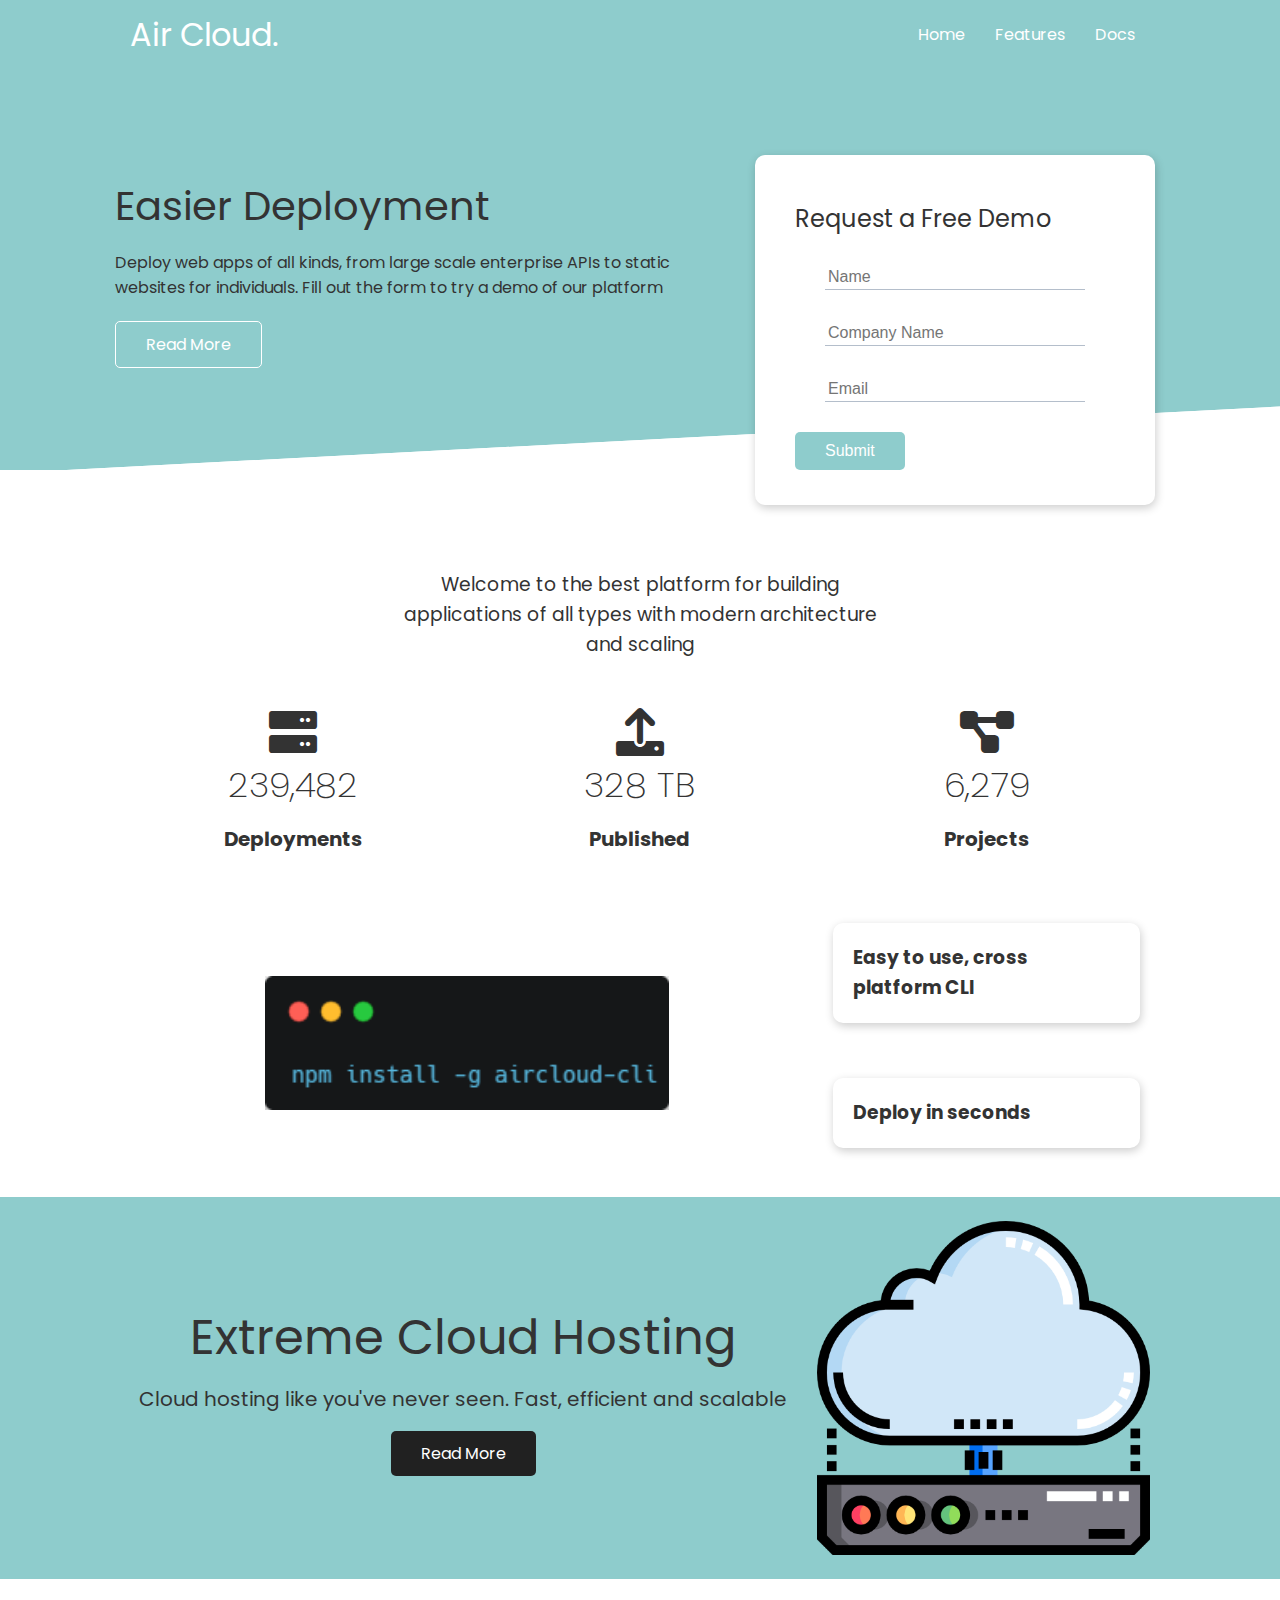
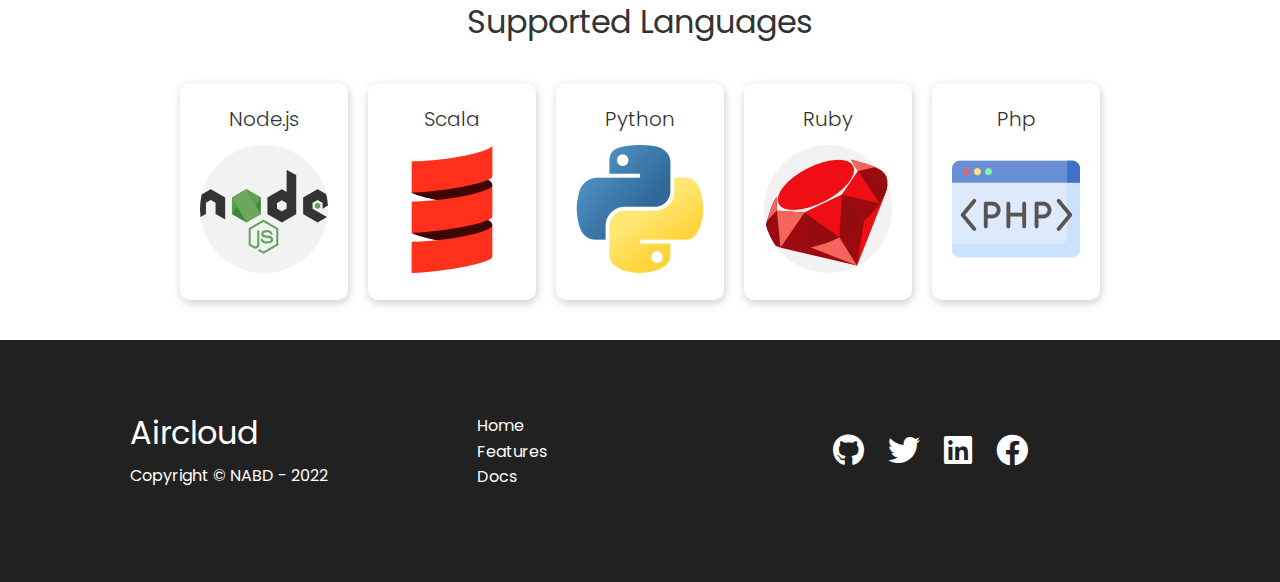
==== index.html @ e5eeb05e "AirCloud" ====
<!DOCTYPE html>
<html lang="en">
<head>

    <link rel="stylesheet" href="https://cdnjs.cloudflare.com/ajax/libs/font-awesome/6.0.0/css/all.min.css" integrity="sha512-9usAa10IRO0HhonpyAIVpjrylPvoDwiPUiKdWk5t3PyolY1cOd4DSE0Ga+ri4AuTroPR5aQvXU9xC6qOPnzFeg==" crossorigin="anonymous" referrerpolicy="no-referrer" />
    <link rel="stylesheet" href="/css/utilities.css">
    <link rel="stylesheet" href="/css/styles.css">
    <title>Air Cloud - Cloud Hosting For Everyone</title>
</head>
<body>
    <!--NAVBAR-->
    <div class="navbar">
        <div class="container flex">
            <h1 class="logo">Air Cloud.</h1>
            <nav>
                <ul>
                    <li><a href="index.html">Home</a></li>
                    <li><a href="features.html">Features</a></li>
                    <li><a href="docs.html">Docs</a></li>
                </ul>
            </nav>
        </div>

    </div>


        <!-- Showcase -->
    <section class="showcase">
        <div class="container grid">
            <div class="showcase-text">
                <h1>Easier Deployment</h1>
                <p>Deploy web apps of all kinds, from large scale enterprise APIs to static websites for individuals. Fill out the form to try a demo of our platform</p>
                <a href="features.html" class="btn btn-outline">Read More</a>
            </div>

            <div class="showcase-form card">
                <h2>Request a Free Demo</h2>
                <form>
                    <div class="form-control">
                        <input type="text" name="name" placeholder="Name" required>
                    </div>
                    <div class="form-control">
                        <input type="text" name="company" placeholder="Company Name" required>
                    </div>
                    <div class="form-control">
                        <input type="email" name="email" placeholder="Email" required>
                    </div>
                    <input type="submit" value="Submit" class="btn btn-primary">
                </form>
            </div>
        </div>
    </section>


    <!-- Stats -->
    <section class="stats">
        <div class="container">
            <h3 class="stats-heading text-center my-1">
                Welcome to the best platform for building applications of all types
                with modern architecture and scaling
            </h3>

            <div class="grid grid-3 text-center my-4">
                <div>
                    <i class="fas fa-server fa-3x"></i>
                    <h3>239,482</h3>
                    <p class="text-secondary">Deployments</p>
                </div>

                <div>
                    <i class="fas fa-upload fa-3x"></i>
                    <h3>328 TB</h3>
                    <p class="text-secondary">Published</p>
                </div>

                <div>
                    <i class="fas fa-project-diagram fa-3x"></i>
                    <h3>6,279</h3>
                    <p class="text-secondary">Projects</p>
                </div>
            </div>
        </div>
    </section>

    <!-- CLI-->
    <section class="cli">
        <div class="container grid">
            <img src="/images/carbon.png" alt="">
            <div class="card">
                <h3>Easy to use, cross platform CLI</h3>
            </div>
            <div class="card">
                <h3>Deploy in seconds</h3>
            </div>
        </div>
    </section>

    <!-- Cloud -->
    <section class="cloud bg-primary my-2 py-2">
        <div class="container grid">
            <div class="text-center">
                <h2 class="lg">Extreme Cloud Hosting</h2>
                <p class="lead my-1">Cloud hosting like you've never seen. Fast, efficient and scalable</p>
                <a href="features.html" class="btn btn-dark">Read More</a>
            </div>
            <img src="images/cloud-server.png" alt="">
        </div>
    </section>

    <!-- Languages -->
    <section class="languages">
        <h2 class="md text-center my-2">
            Supported Languages
        </h2>
        <div class="container flex">
            <div class="card">
                <h4>Node.js</h4>
                <img src="/images/nodejs (1).png" alt="">
            </div>

            <div class="card">
                <h4>Scala</h4>
                <img src="/images/scala.png" alt="">
            </div>

            <div class="card">
                <h4>Python</h4>
                <img src="/images/python.png" alt="">
            </div>

            <div class="card">
                <h4>Ruby</h4>
                <img src="/images/ruby.png" alt="">
            </div>

            <div class="card">
                <h4>Php</h4>
                <img src="/images/php.png" alt="">
            </div>
        </div>
    </section>

    <!-- Footer -->
    <footer class="footer bg-dark py-5">
        <div class="container grid grid-3">
            <div id="footer-title">
                <h1>Aircloud</h1>
                <p>Copyright &copy NABD - 2022</p>
            </div>
            <nav>
                <ul>
                    <li><a href="index.html">Home</a></li>
                    <li><a href="features.html">Features</a></li>
                    <li><a href="docs.html">Docs</a></li>
                </ul>
            </nav>
            <div class="social">
                <a href="#"><i class="fab fa-github fa-2x"></i>
                <a href="#"><i class="fab fa-twitter fa-2x"></i>
                <a href="#"><i class="fab fa-linkedin fa-2x"></i> 
                <a href="#"><i class="fab fa-facebook fa-2x"></i> 
            </div>
        </div>
    </footer>
</body>
</html>
---- css/utilities.css ----
.container {
    max-width: 1100px;
    margin: 0 auto;
    overflow: hidden;
    padding: 0 40px;
}

.card {
    background-color: #fff;
    border-radius: 10px;
    box-shadow: 1px 3px 10px rgba(0, 0, 0, .2);
    padding: 20px;
    margin: 10px;
}

.btn {
    display: inline-block;
    font-size: 16px;
    padding: 10px 30px;
    cursor: pointer;
    background: var(--primary-color);
    color: #fff;
    border: none;
    border-radius: 5px;
}

.btn-outline {
    background-color: transparent;
    border: 1px #fff solid;
}

.btn:hover {
    transform: scale(0.98);
}

/* Backgrounds & Colored buttons */
.bg-primary, 
.btn-primary {
    background-color: var(--primary-color);
}

.bg-secondary, 
.btn-secondary {
    background-color: var(--third-color);
}

.bg-dark, 
.btn-dark {
    background-color: var(--fourth-color);
}

.bg-primary a, 
.btn-primary a,
.bg-secondary a, 
.btn-secondary a,
.bg-dark a, 
.btn-dark a {
    color: #fff;
}

.bg-light, 
.btn-light {
    background-color: var(--secondary-color);
}

/* Text sizez */
.lead {
    font-size: 20px;
}

.sm {
    font-size: 1rem;
}

.md {
    font-size: 2rem;
}

.lg {
    font-size: 3rem;
}

.xl {
    font-size: 4rem;
}

.text-center {
    text-align: center;
}

.flex {
    display: flex;
    justify-content: center;
    align-items: center;
    height: 100%;
}

.grid {
    display: grid;
    grid-template-columns: repeat(2, 1fr);
    gap: 20px;
    height: 100%;
    justify-content: center;
    align-items: center;
}

.grid-3 {
    grid-template-columns: repeat(3, 1fr);
}

/* Margin */
.my-1 {
    margin: 1rem 0;
}

.my-2 {
    margin: 1.5rem 0;
}

.my-3 {
    margin: 2rem 0;
}

.my-4 {
    margin: 3rem 0;
}

.my-5 {
    margin: 4rem 0;
}

.m-1 {
    margin: 1rem;
}

.m-2 {
    margin: 1.5rem;
}

.m-3 {
    margin: 2rem;
}

.m-4 {
    margin: 3rem;
}

.m-5 {
    margin: 4rem;
}

/* Paddings */
.py-1 {
    padding: 1rem 0;
}

.py-2 {
    padding: 1.5rem 0;
}

.py-3 {
    padding: 2rem 0;
}

.py-4 {
    padding: 3rem 0;
}

.py-5 {
    padding: 4rem 0;
}

.p-1 {
    padding: 1rem;
}

.p-2 {
    padding: 1.5rem;
}

.p-3 {
    padding: 2rem;
}

.p-4 {
    padding: 3rem;
}

.p-5 {
    padding: 4rem;
}
---- css/styles.css ----
@import url('https://fonts.googleapis.com/css2?family=Poppins:wght@400;500;700&display=swap');


:root {
    --primary-color: #8ecccc;
    --secondary-color: #50717b;
    --third-color: #3a4042;
    --fourth-color: #212121;
}

* {
    box-sizing: border-box;
    padding: 0;
    margin: 0;
}

body {
    font-family: 'poppins',sans-serif;
    color: #333;
    line-height: 1.6;
}

ul {
    list-style-type: none;
}

a {
    text-decoration: none;
    color: #333;
}

h1, h2 {
    font-weight: 400;
    line-height: 1.2;
    margin: 10px 0;
}

p {
    margin: 10px 0;
}

img {
    width: 100%;
}

/* NAVBAR STYLE */
.navbar {
    background-color: var(--primary-color);
    color: #fff;
    height: 70px;
}

.navbar ul {
    display: flex;
}

.navbar a {
    color: #fff;
    padding: 10px;
    margin: 0 5px;
}

.navbar a:hover {
    border-bottom: 2px #fff solid;
}

.navbar .flex {
    justify-content: space-between;
}

/* Showcase */
.showcase {
    height: 400px;
    background-color: var(--primary-color);
    color: #333;
    position: relative;
}

.showcase h1 {
    font-size: 40px;
}

.showcase p {
    margin: 20px 0;
}

.showcase .grid {
    overflow: visible;
    grid-template-columns: 55% 45%;
    gap: 30px;
}

.showcase-form {
    position: relative;
    top: 60px;
    height: 350px;
    width: 400px;
    padding: 40px;
    z-index: 100;
    justify-self: flex-end;
}

.showcase-form .form-control {
    margin: 30px;
}

.showcase-form input[type='text'],
.showcase-form input[type='email'] {
    border: 0;
    border-bottom: 1px solid #b4becb;
    width: 100%;
    padding: 3px;
    font-size: 16px;
}

.showcase-form input:focus {
    outline: none;
}

.showcase::before,
.showcase::after {
    content: '';
    position: absolute;
    height: 100px;
    bottom: -70px;
    right: 0;
    left: 0;
    background: #fff;
    transform: skewY(-3deg);
    -webkit-transform: skewY(-3deg);
    -moz-transform: skewY(-3deg);
    -ms-transform: skewY(-3deg);
}

/* Stats */
.stats {
    padding-top: 100px;
}

.stats-heading {
    max-width: 500px;
    margin: auto;
    font-weight: 400;
}

.stats .grid h3 {
    font-size: 35px;
    font-weight: 200;
}

.stats .grid p {
    font-size: 20px;
    font-weight: bold;
}

/* Cli */
.cli .grid {
    grid-template-columns: repeat(3, 1fr);
    grid-template-rows: repeat(2, 1fr);
}

.cli .grid > *:first-child {
    grid-column: 1/ span 2;
    grid-row: 1/ span 2;
    width: 60%;
    justify-self: center;
}

/* Cloud */
.cloud .grid {
    grid-template-columns: 4fr 2fr;
    width: 100%;
}

/* Languages */
.languages .flex{
    flex-wrap: nowrap;
}

.languages .card {
    text-align: center;
    margin: 18px 10px 40px;
    transition: transform 0.2s ease-in;
}

.languages .card h4 {
    font-size: 20px;
    margin-bottom: 10px;
    font-weight: 300;
}

.languages .card:hover {
    transform: translateY(-15px);
}

/* Features */
.features-head img {
    width: 230px;
    justify-self: flex-end;
    margin-right: 60px;
}

/* Footer */
#footer-title {
    color: #fff;
}

.footer .social a {
    margin: 0 10px;
}

/* Tablets and under */
@media(max-width: 768px) {
    .grid,
    .showcase .grid,
    .stats .grid,
    .cli .grid,
    .cloud .grid {
        grid-template-columns: 1fr;
        grid-template-rows: 1fr;
    }

    .showcase {
        height: auto;
    }

    .showcase-text {
        text-align: center;
        margin-top: 40px;
    }

    .showcase-form {
        justify-self: center;
        margin: auto;
    }

    .cloud img {
        width: 40%;
        justify-self: center;
    }
}


/* Mobile */
@media(max-width: 590px) {
    .navbar {
        height: 110px;
    }

    .navbar .flex {
        flex-direction: column;
    }

    .navbar ul {
        padding: 10px;
        background-color: rgba(0, 0, 0, .1);
        border-radius: 5px;
    }
    
    .cloud img {
        width: 30%;
        justify-self: center;
    }

    .languages .flex{
        flex-wrap: wrap;
    }

    .card h4, img {

        width: 70px;
    }
}
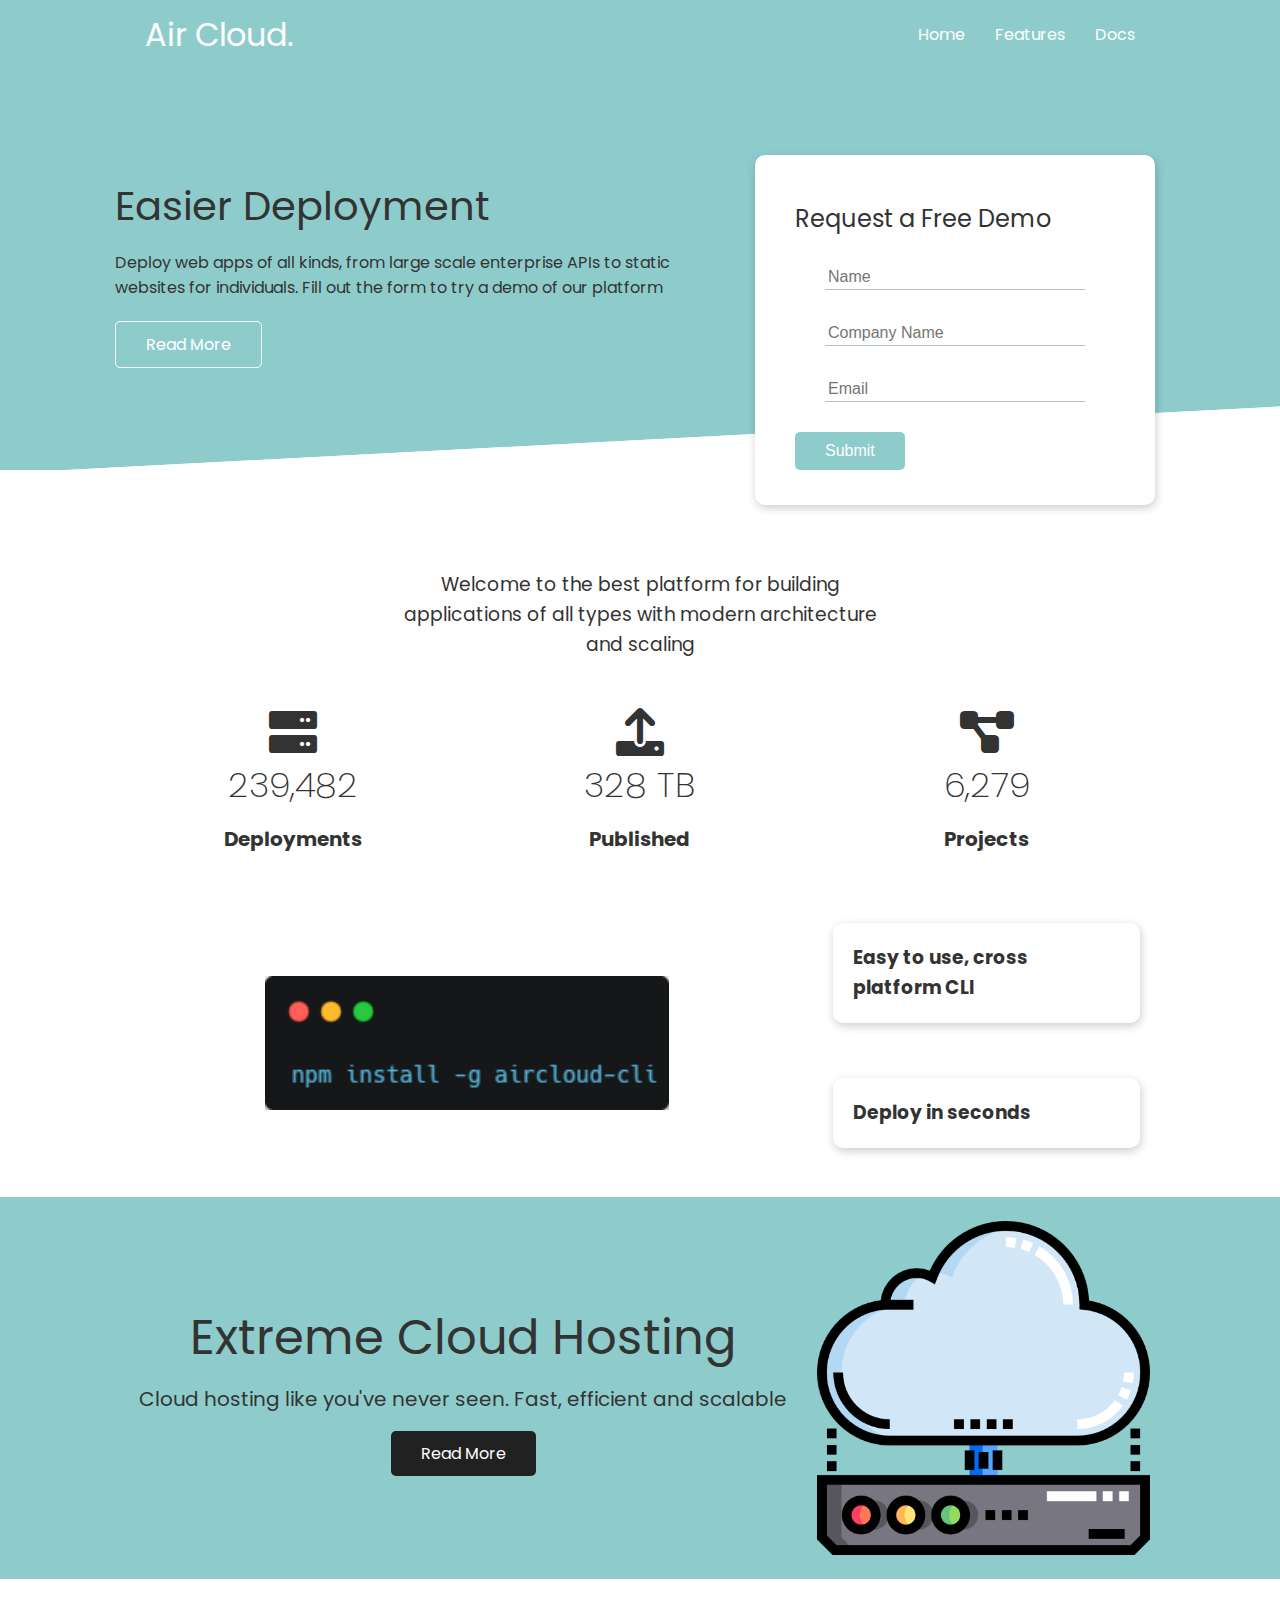
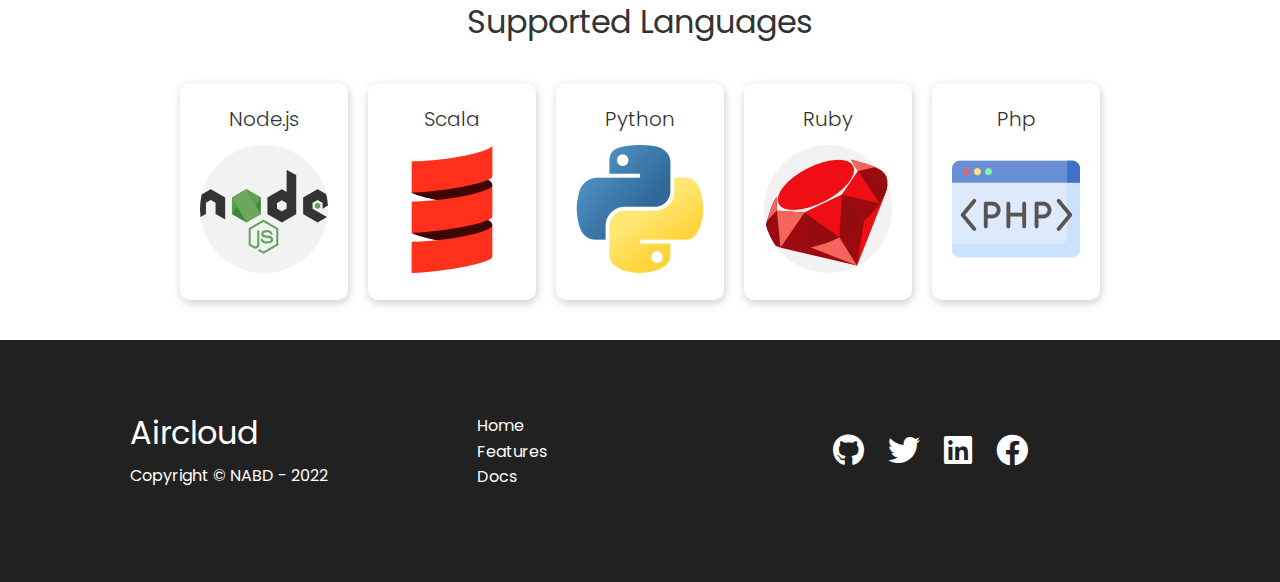
==== commit 31e045f5: "Aircloud-0.3" ====
--- a/index.html
+++ b/index.html
@@ -11,7 +11,7 @@
     <!--NAVBAR-->
     <div class="navbar">
         <div class="container flex">
-            <h1 class="logo">Air Cloud.</h1>
+            <a href="index.html"><h1 class="logo">Air Cloud.</h1></a>
             <nav>
                 <ul>
                     <li><a href="index.html">Home</a></li>
--- a/css/styles.css
+++ b/css/styles.css
@@ -1,5 +1,5 @@
 @import url('https://fonts.googleapis.com/css2?family=Poppins:wght@400;500;700&display=swap');
-
+@import url('https://fonts.googleapis.com/css2?family=Lato:wght@100&display=swap');
 
 :root {
     --primary-color: #8ecccc;
@@ -58,6 +58,7 @@
     color: #fff;
     padding: 10px;
     margin: 0 5px;
+    transition: transform 1s ease-in;
 }
 
 .navbar a:hover {
@@ -66,6 +67,11 @@
 
 .navbar .flex {
     justify-content: space-between;
+}
+
+.navbar .logo:hover {
+    text-shadow: 2px 2px 5px #030303;
+    transform: scale(1.05);
 }
 
 /* Showcase */
@@ -194,11 +200,59 @@
 }
 
 /* Features */
-.features-head img {
-    width: 230px;
+.features-head img, .docs-head img{
+    width: 260px;
     justify-self: flex-end;
-    margin-right: 60px;
-}
+    margin-right: 40px;
+}
+
+.features-sub-head img {
+    width: 300px;
+    justify-self: flex-end;
+}
+
+
+.features-sub-head {
+    color: aliceblue;
+    font-family: 'Lato';
+    font-weight: 600;
+}
+
+.features-sub-head h1 {
+    font-weight: bolder;
+}
+
+
+.features-main .card > i {
+    font-size: 16px;
+
+}
+
+.features-main p {
+    font-size: 16px;
+    font-family: 'Courier New', Courier, monospace;
+}
+
+.features-main .grid {
+    padding: 30px;
+}
+
+.features-main .card {
+    transition: transform 0.2s ease-in;
+}
+
+.features-main .card:hover {
+    transform: translateY(-8px);
+}
+
+.features-main .grid > *:first-child {
+    grid-column: 1 / span 3;
+}
+
+.features-main .grid > *:nth-child(2) {
+    grid-column: 1 / span 2;
+}
+
 
 /* Footer */
 #footer-title {
@@ -208,6 +262,7 @@
 .footer .social a {
     margin: 0 10px;
 }
+
 
 /* Tablets and under */
 @media(max-width: 768px) {
@@ -272,7 +327,8 @@
     }
 }
 
-
-
-
-
+.colored {
+    color: antiquewhite;
+    font-family: 'Lato', open sans;
+    font-weight: 800;
+}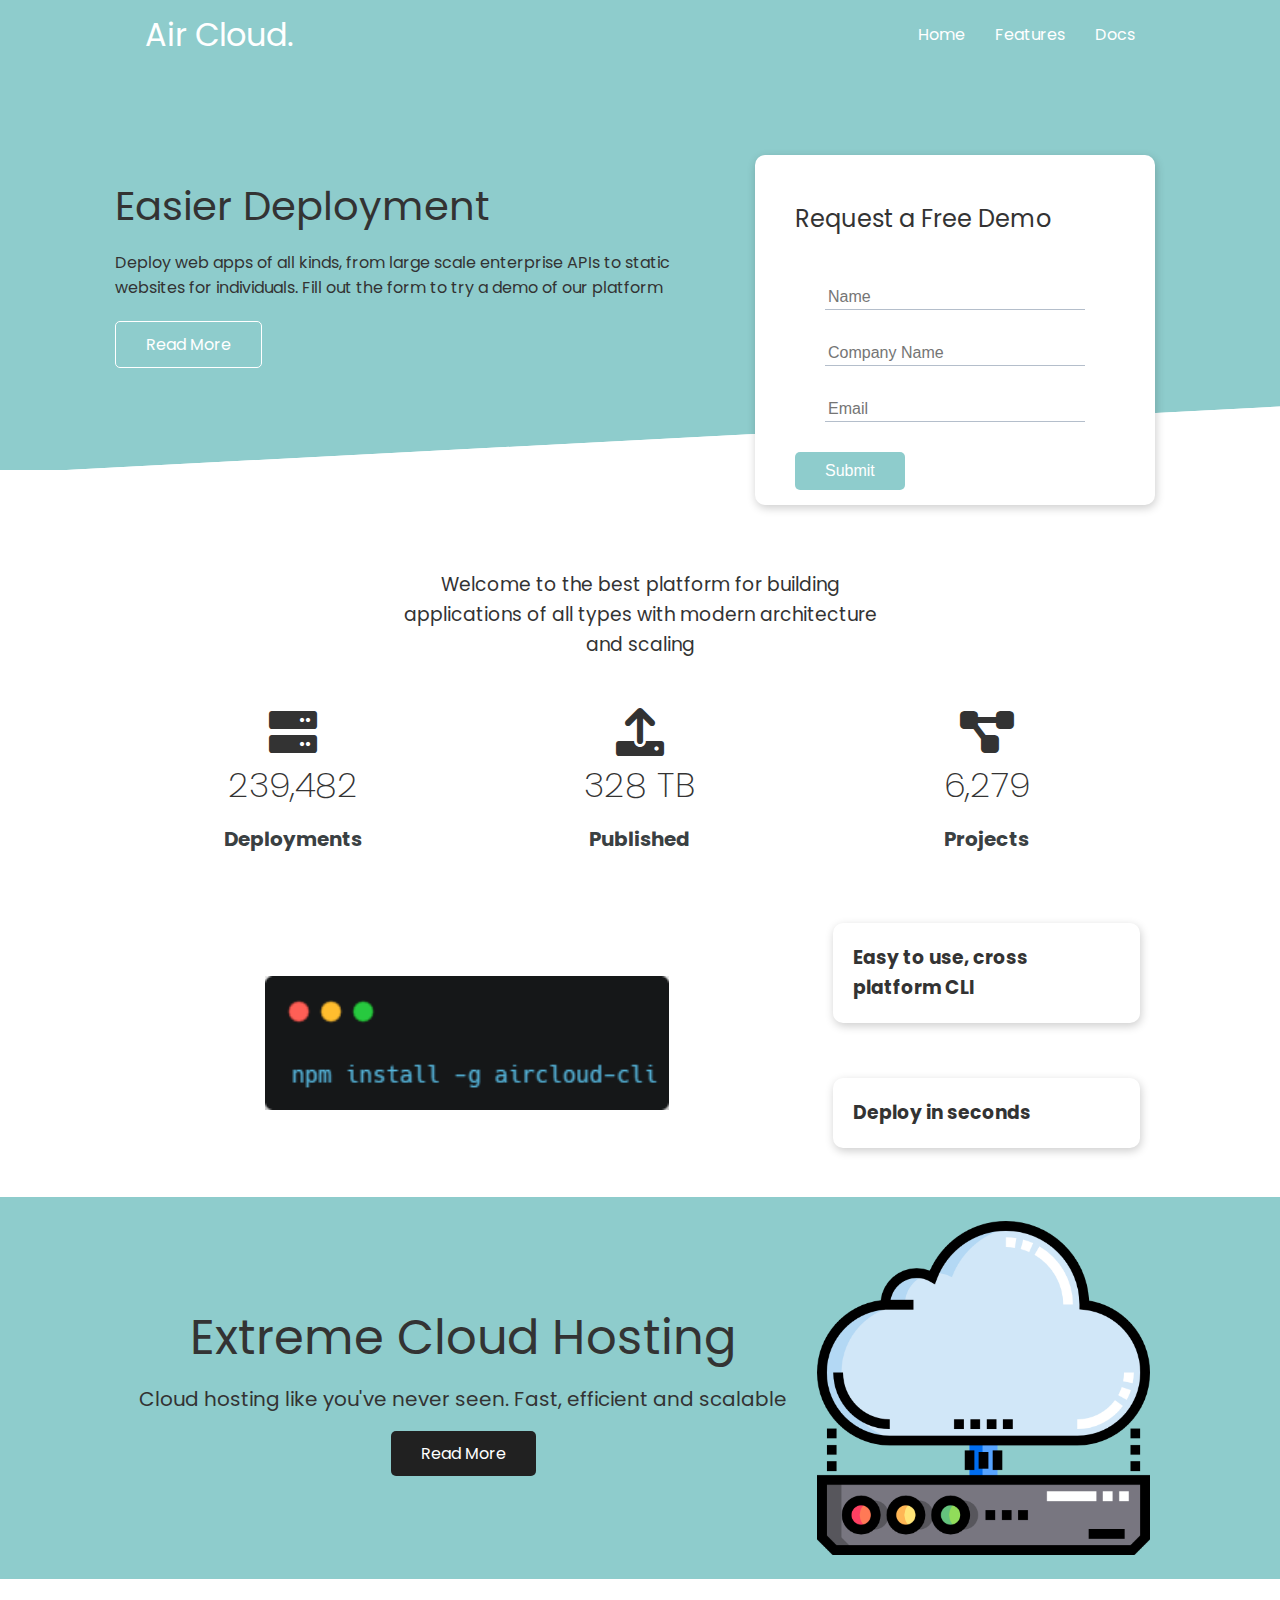
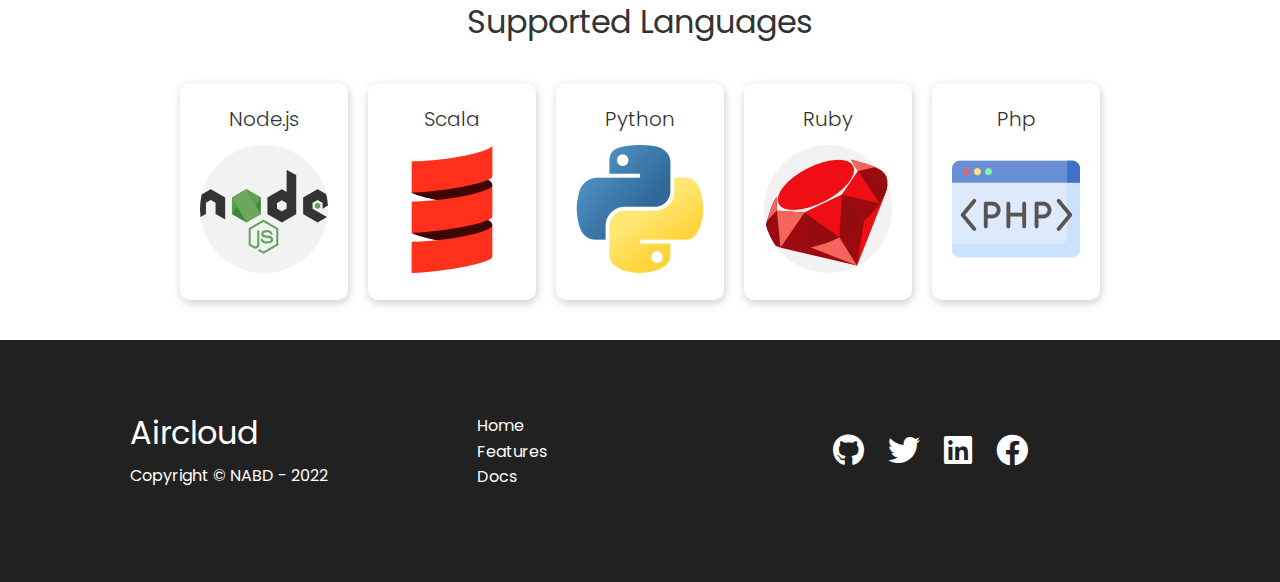
==== commit bc0f1f96: "Aircloud-1.0" ====
--- a/index.html
+++ b/index.html
@@ -35,7 +35,13 @@
 
             <div class="showcase-form card">
                 <h2>Request a Free Demo</h2>
-                <form>
+                <form name="contact" method="POST" netlify-honeypot="bot-field" data-netlify="true">
+                    <input type="hidden" name="form-name" value="contact">
+                    <p class="hidden">
+                        <label>
+                          Don’t fill this out if you’re human: <input name="bot-field" />
+                        </label>
+                      </p>
                     <div class="form-control">
                         <input type="text" name="name" placeholder="Name" required>
                     </div>
--- a/css/utilities.css
+++ b/css/utilities.css
@@ -49,6 +49,15 @@
     background-color: var(--fourth-color);
 }
 
+.bg-grey {
+    background-color: rgb(105, 119, 128);
+}
+
+.bg-light, 
+.btn-light {
+    background-color: var(--secondary-color);
+}
+
 .bg-primary a, 
 .btn-primary a,
 .bg-secondary a, 
@@ -58,10 +67,27 @@
     color: #fff;
 }
 
-.bg-light, 
-.btn-light {
-    background-color: var(--secondary-color);
-}
+/* Text colors */
+.text-primary {
+    color: var(--primary-color);
+}
+
+.text-secondary {
+    color: var(--third-color);
+}
+
+.text-dark {
+    color: var(--fourth-color);
+}
+
+.text-grey {
+    color: rgb(105, 119, 128);
+}
+
+.text-light {
+    color: var(--secondary-color);
+}
+
 
 /* Text sizez */
 .lead {
@@ -86,6 +112,28 @@
 
 .text-center {
     text-align: center;
+}
+
+/* Alert */
+.alert {
+    background-color: var(--secondary-color);
+    padding: 10px 20px;
+    font-weight: bold;
+    margin: 15px 0;
+}
+
+.alert i {
+    margin-right: 10px;
+}
+
+.alert-success {
+   background-color: var(--success-color);
+   color: white;
+}
+
+.alert-error {
+    background-color: var(--error-color);
+    color: white;
 }
 
 .flex {
@@ -188,4 +236,5 @@
 
 .p-5 {
     padding: 4rem;
-}+}
+
--- a/css/styles.css
+++ b/css/styles.css
@@ -6,6 +6,8 @@
     --secondary-color: #50717b;
     --third-color: #3a4042;
     --fourth-color: #212121;
+    --success-color: #5cb85c;
+    --error-color: #d9534f;
 }
 
 * {
@@ -41,6 +43,17 @@
 
 img {
     width: 100%;
+}
+
+code, pre {
+    background: #333;
+    color: #fff;
+    padding: 10px;
+}
+
+.hidden {
+    visibility: hidden;
+    height: 0;
 }
 
 /* NAVBAR STYLE */
@@ -94,6 +107,10 @@
     overflow: visible;
     grid-template-columns: 55% 45%;
     gap: 30px;
+}
+
+.showcase-text {
+    animation: slideInFromLeft 1s ease-in;
 }
 
 .showcase-form {
@@ -104,6 +121,7 @@
     padding: 40px;
     z-index: 100;
     justify-self: flex-end;
+    animation: slideInFromRight 1s ease-in;
 }
 
 .showcase-form .form-control {
@@ -141,6 +159,7 @@
 /* Stats */
 .stats {
     padding-top: 100px;
+    animation: slideInFromBottom 1s ease-in;
 }
 
 .stats-heading {
@@ -163,6 +182,7 @@
 .cli .grid {
     grid-template-columns: repeat(3, 1fr);
     grid-template-rows: repeat(2, 1fr);
+    animation: slideInFromBottom 1s ease-in;
 }
 
 .cli .grid > *:first-child {
@@ -204,6 +224,7 @@
     width: 260px;
     justify-self: flex-end;
     margin-right: 40px;
+    animation: slideInFromBottom 1s ease-in;
 }
 
 .features-sub-head img {
@@ -218,8 +239,8 @@
     font-weight: 600;
 }
 
-.features-sub-head h1 {
-    font-weight: bolder;
+#head-title-feat {
+    animation: slideInFromLeft 1s ease-in;
 }
 
 
@@ -235,6 +256,7 @@
 
 .features-main .grid {
     padding: 30px;
+    
 }
 
 .features-main .card {
@@ -253,6 +275,54 @@
     grid-column: 1 / span 2;
 }
 
+
+/* Docs */
+#docs-sub-head {
+    color: #030303;
+    animation: slideInFromBottom .6s ease-in-out;
+}
+
+#docs-sub-head-title {
+    font-weight: 600;
+    
+
+}
+
+#docs-title {
+    animation: slideInFromLeft 1s ease-in;
+}
+
+#docs-sub-title {
+    animation: slideInFromLeft 1s ease-in;
+}
+
+.docs-head img {
+    width: 200px;
+}
+
+.docs-main .grid {
+    grid-template-columns: 1fr 2fr;
+    align-items: flex-start;
+    animation: slideInFromLeft .5s ease-in-out;
+}
+
+.docs-main nav li {
+    font-size: 17px;
+    padding-bottom: 5px;
+    margin-bottom: 5px;
+    border-bottom: 1px #ccc solid;
+    animation: slideInFromLeft .6s ease-in-out;
+}
+
+#info {
+    font-family:'Courier New', Courier, monospace;
+    
+}
+
+.docs-main h3 {
+    margin: 20px 0;
+    animation: slideInFromLeft .6s ease-in-out;
+}
 
 /* Footer */
 #footer-title {
@@ -262,6 +332,49 @@
 .footer .social a {
     margin: 0 10px;
 }
+
+/* Animations */
+@keyframes slideInFromLeft {
+    0% {
+        transform: translateX(-100%);
+    }
+
+    100% {
+        transform: translateX(0);
+    }
+}
+
+@keyframes slideInFromRight{
+    0% {
+        transform: translateX(100%);
+    }
+
+    100% {
+        transform: translateX(0);
+    }
+}
+
+@keyframes slideInFromTop {
+    0% {
+        transform: translateY(-100%)
+    }
+
+    100% {
+        transform: translateX(0);
+    }
+}
+
+@keyframes slideInFromBottom{
+    0% {
+        transform: translateY(100%);
+    }
+
+    100% {
+        transform: translateX(0);
+    }
+}
+
+
 
 
 /* Tablets and under */
@@ -270,7 +383,7 @@
     .showcase .grid,
     .stats .grid,
     .cli .grid,
-    .cloud .grid {
+    .cloud .grid, .features-main .grid, .docs-main .grid {
         grid-template-columns: 1fr;
         grid-template-rows: 1fr;
     }
@@ -287,6 +400,23 @@
     .showcase-form {
         justify-self: center;
         margin: auto;
+    }
+
+    .cli .grid > *:first-child {
+        grid-column: 1;
+        grid-row: 1;
+    }
+
+    .features-head, .features-sub-head, .docs-head {
+        text-align: center;
+    }
+
+    .features-head img, .features-sub-head img, .docs-head img {
+        justify-self:  center;
+    }
+
+    .features-main .grid > *:first-child, .features-main .grid > *:nth-child(2) {
+        grid-column: 1;
     }
 
     .cloud img {
@@ -330,5 +460,5 @@
 .colored {
     color: antiquewhite;
     font-family: 'Lato', open sans;
-    font-weight: 800;
+    font-weight: bolder;
 }